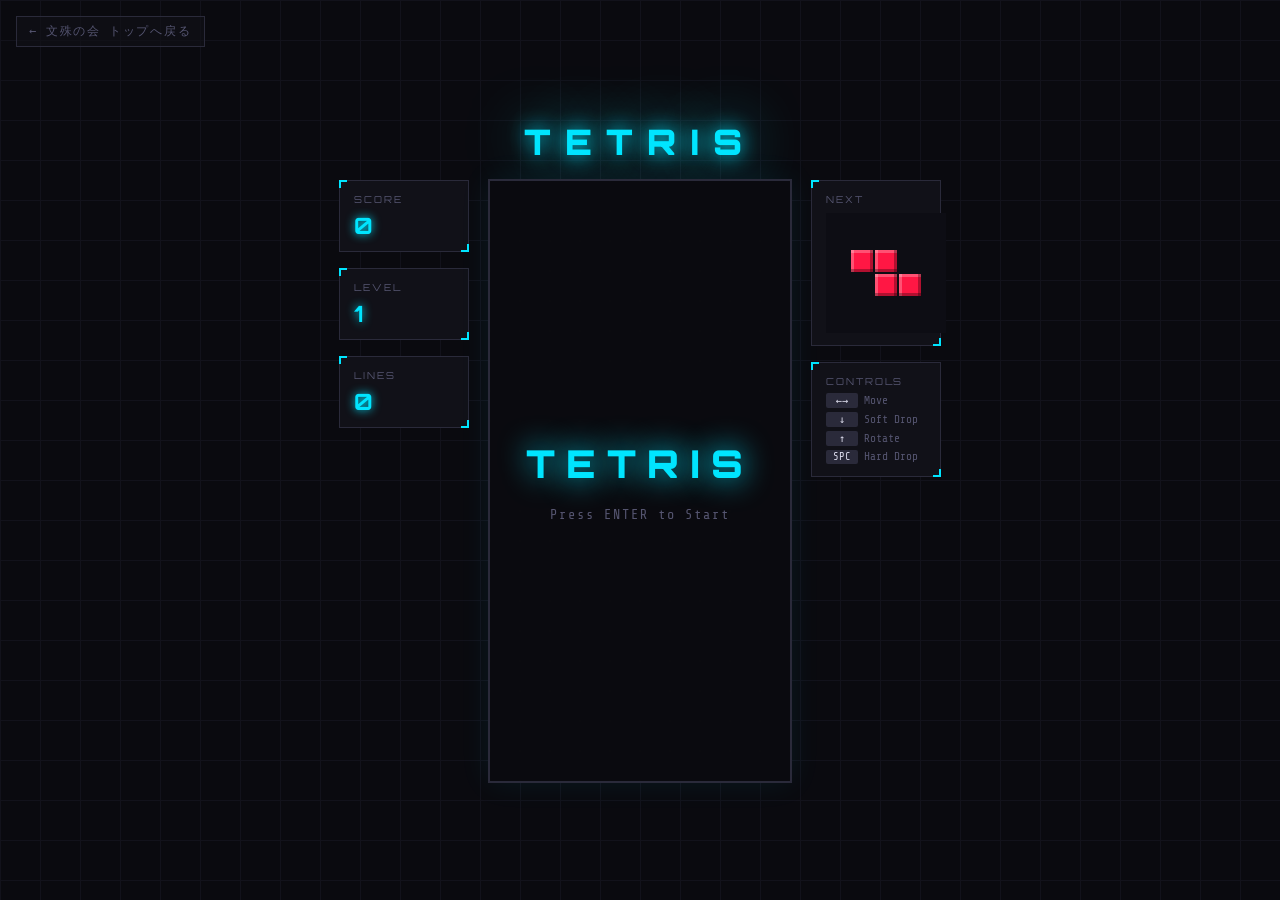
==== tetris/index.html @ 65b54be2 "メンバー自主制作コンテンツに「TETRIS」を追加 ブラウザ版テトリスゲームを tetris/ ディレクトリに配置： - tetris/index.html / style.css / tetris." ====
<!DOCTYPE html>
<html lang="ja">
<head>
  <meta charset="UTF-8" />
  <meta name="viewport" content="width=device-width, initial-scale=1.0" />
  <title>TETRIS - 文殊の会</title>
  <link rel="icon" type="image/jpeg" href="../group-icon.JPG">
  <link rel="apple-touch-icon" href="../group-icon.JPG">
  <link rel="preconnect" href="https://fonts.googleapis.com">
  <link href="https://fonts.googleapis.com/css2?family=Share+Tech+Mono&family=Orbitron:wght@400;700;900&display=swap" rel="stylesheet">
  <link rel="stylesheet" href="style.css" />
</head>
<body>
  <a href="../index.html" class="home-back">← 文殊の会 トップへ戻る</a>

  <div id="app">
    <header>
      <h1>TETRIS</h1>
    </header>

    <main id="game-area">
      <!-- 左パネル: スコア情報 -->
      <aside id="panel-left">
        <div class="panel-block">
          <div class="label">SCORE</div>
          <div class="value" id="score">0</div>
        </div>
        <div class="panel-block">
          <div class="label">LEVEL</div>
          <div class="value" id="level">1</div>
        </div>
        <div class="panel-block">
          <div class="label">LINES</div>
          <div class="value" id="lines">0</div>
        </div>
      </aside>

      <!-- メインゲームボード -->
      <div id="board-wrapper">
        <canvas id="board" width="300" height="600"></canvas>
        <!-- オーバーレイ: スタート・ゲームオーバー -->
        <div id="overlay" class="overlay active">
          <div class="overlay-content">
            <div class="overlay-title" id="overlay-title">TETRIS</div>
            <div class="overlay-sub" id="overlay-sub">Press ENTER to Start</div>
          </div>
        </div>
      </div>

      <!-- 右パネル: ネクストピース -->
      <aside id="panel-right">
        <div class="panel-block">
          <div class="label">NEXT</div>
          <canvas id="next-canvas" width="120" height="120"></canvas>
        </div>
        <div class="panel-block controls-info">
          <div class="label">CONTROLS</div>
          <div class="control-item"><span class="key">←→</span> Move</div>
          <div class="control-item"><span class="key">↓</span> Soft Drop</div>
          <div class="control-item"><span class="key">↑</span> Rotate</div>
          <div class="control-item"><span class="key">SPC</span> Hard Drop</div>
        </div>
      </aside>
    </main>
  </div>

  <script src="tetris.js"></script>
</body>
</html>
---- tetris/style.css ----
/* ===== CSS Variables ===== */
:root {
  --bg:        #0a0a0f;
  --surface:   #111118;
  --border:    #2a2a3a;
  --accent:    #00e5ff;
  --accent2:   #ff4081;
  --text:      #e0e0f0;
  --text-dim:  #555570;
  --cell-size: 30px;

  /* テトリミノカラー */
  --color-I: #00e5ff;
  --color-O: #ffe600;
  --color-T: #cc00ff;
  --color-S: #00e676;
  --color-Z: #ff1744;
  --color-J: #2979ff;
  --color-L: #ff6d00;
  --color-G: #444455; /* ガベージ */
}

/* ===== Reset ===== */
*, *::before, *::after { box-sizing: border-box; margin: 0; padding: 0; }

body {
  background: var(--bg);
  color: var(--text);
  font-family: 'Share Tech Mono', monospace;
  min-height: 100vh;
  display: flex;
  align-items: center;
  justify-content: center;
  overflow: hidden;
}

/* 背景グリッド */
body::before {
  content: '';
  position: fixed;
  inset: 0;
  background-image:
    linear-gradient(var(--border) 1px, transparent 1px),
    linear-gradient(90deg, var(--border) 1px, transparent 1px);
  background-size: 40px 40px;
  opacity: 0.3;
  pointer-events: none;
}

/* ===== Home Back Link ===== */
.home-back {
  position: fixed;
  top: 16px;
  left: 16px;
  z-index: 10;
  font-family: 'Share Tech Mono', monospace;
  font-size: 0.75rem;
  letter-spacing: 0.15em;
  color: var(--text-dim);
  text-decoration: none;
  padding: 6px 12px;
  border: 1px solid var(--border);
  background: rgba(17, 17, 24, 0.7);
  transition: color 0.2s, border-color 0.2s, box-shadow 0.2s;
}
.home-back:hover {
  color: var(--accent);
  border-color: var(--accent);
  box-shadow: 0 0 10px rgba(0, 229, 255, 0.4);
}

/* ===== App Layout ===== */
#app {
  display: flex;
  flex-direction: column;
  align-items: center;
  gap: 16px;
  position: relative;
  z-index: 1;
}

header h1 {
  font-family: 'Orbitron', sans-serif;
  font-weight: 900;
  font-size: 2.2rem;
  letter-spacing: 0.4em;
  color: var(--accent);
  text-shadow: 0 0 20px var(--accent), 0 0 60px var(--accent);
  text-align: center;
}

/* ===== Game Area ===== */
#game-area {
  display: flex;
  align-items: flex-start;
  gap: 20px;
}

/* ===== Side Panels ===== */
aside {
  display: flex;
  flex-direction: column;
  gap: 16px;
  width: 130px;
}

.panel-block {
  background: var(--surface);
  border: 1px solid var(--border);
  padding: 12px 14px;
  position: relative;
}

/* コーナーアクセント */
.panel-block::before,
.panel-block::after {
  content: '';
  position: absolute;
  width: 8px;
  height: 8px;
  border-color: var(--accent);
  border-style: solid;
}
.panel-block::before { top: -1px; left: -1px; border-width: 2px 0 0 2px; }
.panel-block::after  { bottom: -1px; right: -1px; border-width: 0 2px 2px 0; }

.label {
  font-family: 'Orbitron', sans-serif;
  font-size: 0.6rem;
  letter-spacing: 0.2em;
  color: var(--text-dim);
  margin-bottom: 6px;
}

.value {
  font-family: 'Orbitron', sans-serif;
  font-size: 1.4rem;
  font-weight: 700;
  color: var(--accent);
  text-shadow: 0 0 10px var(--accent);
  word-break: break-all;
}

/* ネクストキャンバス */
#next-canvas {
  display: block;
  margin-top: 8px;
}

/* コントロール情報 */
.controls-info { gap: 4px; }
.control-item {
  font-size: 0.7rem;
  color: var(--text-dim);
  display: flex;
  align-items: center;
  gap: 6px;
  margin-top: 4px;
}
.key {
  background: var(--border);
  color: var(--text);
  padding: 1px 5px;
  font-size: 0.65rem;
  border-radius: 2px;
  min-width: 32px;
  text-align: center;
}

/* ===== Board Wrapper ===== */
#board-wrapper {
  position: relative;
  border: 1px solid var(--border);
  box-shadow:
    0 0 0 1px var(--border),
    0 0 30px rgba(0, 229, 255, 0.08),
    inset 0 0 30px rgba(0, 0, 0, 0.5);
}

#board {
  display: block;
}

/* ===== Overlay ===== */
.overlay {
  position: absolute;
  inset: 0;
  background: rgba(10, 10, 15, 0.92);
  display: flex;
  align-items: center;
  justify-content: center;
  opacity: 0;
  pointer-events: none;
  transition: opacity 0.3s ease;
}

.overlay.active {
  opacity: 1;
  pointer-events: auto;
}

.overlay-content {
  text-align: center;
}

.overlay-title {
  font-family: 'Orbitron', sans-serif;
  font-weight: 900;
  font-size: 2.4rem;
  letter-spacing: 0.3em;
  color: var(--accent);
  text-shadow: 0 0 30px var(--accent);
  margin-bottom: 20px;
  animation: pulse 2s ease-in-out infinite;
}

.overlay-sub {
  font-family: 'Share Tech Mono', monospace;
  font-size: 0.85rem;
  color: var(--text-dim);
  letter-spacing: 0.15em;
  animation: blink 1.2s step-end infinite;
}

/* ===== Animations ===== */
@keyframes pulse {
  0%, 100% { text-shadow: 0 0 20px var(--accent); }
  50%      { text-shadow: 0 0 50px var(--accent), 0 0 80px var(--accent); }
}

@keyframes blink {
  0%, 100% { opacity: 1; }
  50%      { opacity: 0; }
}

/* ===== Garbage Warning Flash ===== */
@keyframes flash-red {
  0%   { box-shadow: 0 0 0 3px var(--accent2), inset 0 0 30px rgba(255,64,129,0.2); }
  100% { box-shadow: 0 0 0 1px var(--border), 0 0 30px rgba(0,229,255,0.08), inset 0 0 30px rgba(0,0,0,0.5); }
}

#board-wrapper.garbage-flash {
  animation: flash-red 0.4s ease-out forwards;
}
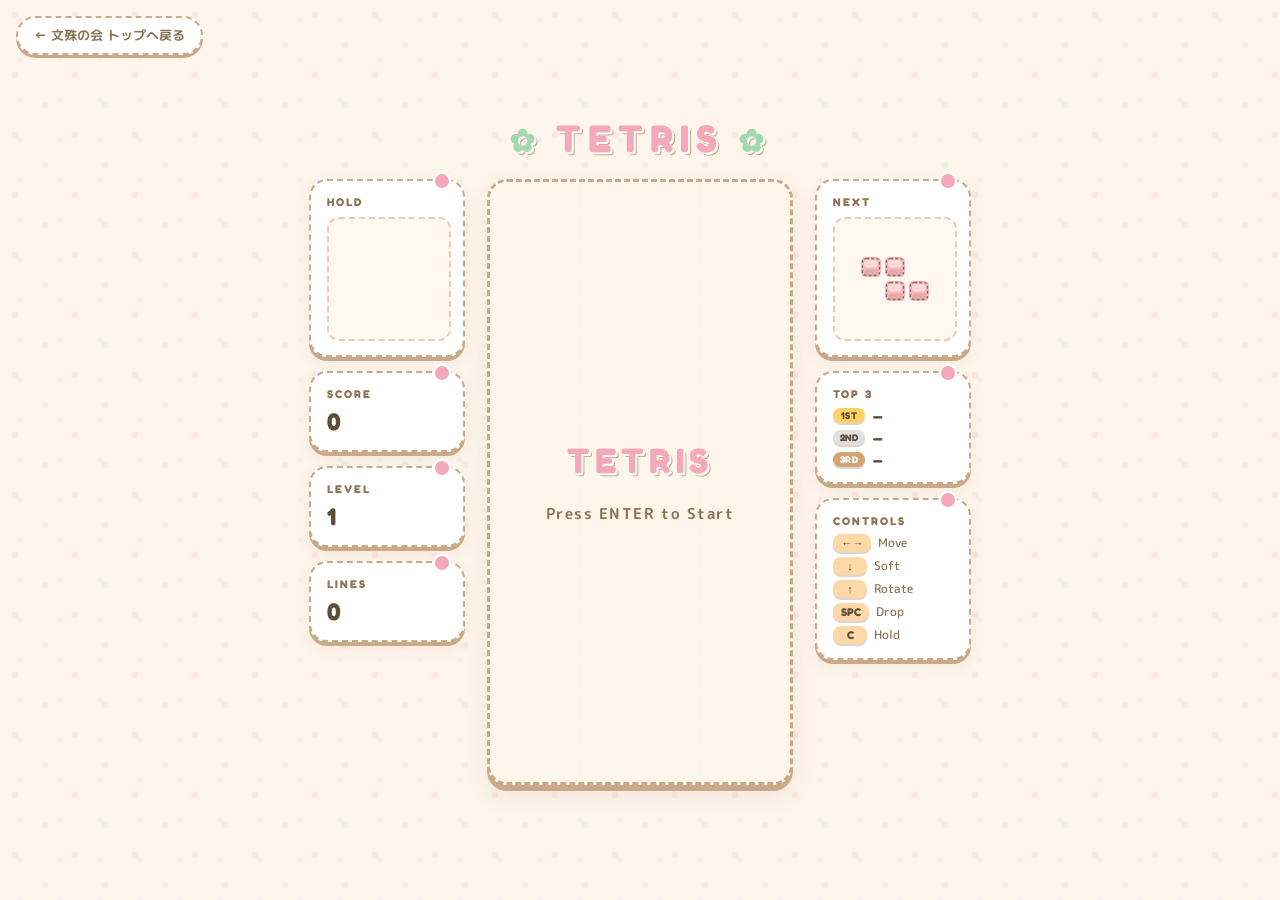
==== commit c93921c1: "テトリスにホールド機能とTOP3ハイスコア＆光る演出を追加 機能追加： - HOLDパネル新設（C / Shift キーでホールド／入れ替え） - TOP3ハイスコア表示（localStorage保存" ====
--- a/tetris/index.html
+++ b/tetris/index.html
@@ -7,7 +7,8 @@
   <link rel="icon" type="image/jpeg" href="../group-icon.JPG">
   <link rel="apple-touch-icon" href="../group-icon.JPG">
   <link rel="preconnect" href="https://fonts.googleapis.com">
-  <link href="https://fonts.googleapis.com/css2?family=Share+Tech+Mono&family=Orbitron:wght@400;700;900&display=swap" rel="stylesheet">
+  <link rel="preconnect" href="https://fonts.gstatic.com" crossorigin>
+  <link href="https://fonts.googleapis.com/css2?family=Fredoka:wght@500;700&family=M+PLUS+Rounded+1c:wght@500;700;800&display=swap" rel="stylesheet">
   <link rel="stylesheet" href="style.css" />
 </head>
 <body>
@@ -19,8 +20,12 @@
     </header>
 
     <main id="game-area">
-      <!-- 左パネル: スコア情報 -->
+      <!-- 左パネル: スコア情報＋ホールド -->
       <aside id="panel-left">
+        <div class="panel-block">
+          <div class="label">HOLD</div>
+          <canvas id="hold-canvas" width="120" height="120"></canvas>
+        </div>
         <div class="panel-block">
           <div class="label">SCORE</div>
           <div class="value" id="score">0</div>
@@ -47,18 +52,27 @@
         </div>
       </div>
 
-      <!-- 右パネル: ネクストピース -->
+      <!-- 右パネル: ネクスト＋TOP3＋操作説明 -->
       <aside id="panel-right">
         <div class="panel-block">
           <div class="label">NEXT</div>
           <canvas id="next-canvas" width="120" height="120"></canvas>
         </div>
+        <div class="panel-block">
+          <div class="label">TOP 3</div>
+          <ol class="high-scores" id="high-scores">
+            <li class="rank-1"><span class="rank">1ST</span><span class="score">—</span></li>
+            <li class="rank-2"><span class="rank">2ND</span><span class="score">—</span></li>
+            <li class="rank-3"><span class="rank">3RD</span><span class="score">—</span></li>
+          </ol>
+        </div>
         <div class="panel-block controls-info">
           <div class="label">CONTROLS</div>
           <div class="control-item"><span class="key">←→</span> Move</div>
-          <div class="control-item"><span class="key">↓</span> Soft Drop</div>
+          <div class="control-item"><span class="key">↓</span> Soft</div>
           <div class="control-item"><span class="key">↑</span> Rotate</div>
-          <div class="control-item"><span class="key">SPC</span> Hard Drop</div>
+          <div class="control-item"><span class="key">SPC</span> Drop</div>
+          <div class="control-item"><span class="key">C</span> Hold</div>
         </div>
       </aside>
     </main>
--- a/tetris/style.css
+++ b/tetris/style.css
@@ -1,23 +1,29 @@
 /* ===== CSS Variables ===== */
 :root {
-  --bg:        #0a0a0f;
-  --surface:   #111118;
-  --border:    #2a2a3a;
-  --accent:    #00e5ff;
-  --accent2:   #ff4081;
-  --text:      #e0e0f0;
-  --text-dim:  #555570;
-  --cell-size: 30px;
-
-  /* テトリミノカラー */
-  --color-I: #00e5ff;
-  --color-O: #ffe600;
-  --color-T: #cc00ff;
-  --color-S: #00e676;
-  --color-Z: #ff1744;
-  --color-J: #2979ff;
-  --color-L: #ff6d00;
-  --color-G: #444455; /* ガベージ */
+  --bg:           #fef5eb;
+  --bg-warm:      #fff8ee;
+  --surface:      #ffffff;
+  --border:       #e6cdb5;
+  --border-dark:  #c9a987;
+  --accent:       #f4a8b9;   /* dusty pink */
+  --accent2:      #a3d9b1;   /* mint */
+  --accent3:      #ffd8a8;   /* peach */
+  --gold:         #ffd166;
+  --silver:       #e0e0e0;
+  --bronze:       #d4a373;
+  --text:         #5d4e37;   /* warm brown */
+  --text-mid:     #8b7355;
+  --text-dim:     #b9a896;
+
+  /* フェルト調パステル テトリミノカラー */
+  --color-I: #a0d8e8;
+  --color-O: #ffe4a3;
+  --color-T: #d4b0e0;
+  --color-S: #b5e0c0;
+  --color-Z: #f7b8b8;
+  --color-J: #b0c4e0;
+  --color-L: #f5c89a;
+  --color-G: #d4c5b9;
 }
 
 /* ===== Reset ===== */
@@ -26,25 +32,18 @@
 body {
   background: var(--bg);
   color: var(--text);
-  font-family: 'Share Tech Mono', monospace;
+  font-family: 'M PLUS Rounded 1c', sans-serif;
+  font-weight: 500;
   min-height: 100vh;
   display: flex;
   align-items: center;
   justify-content: center;
   overflow: hidden;
-}
-
-/* 背景グリッド */
-body::before {
-  content: '';
-  position: fixed;
-  inset: 0;
   background-image:
-    linear-gradient(var(--border) 1px, transparent 1px),
-    linear-gradient(90deg, var(--border) 1px, transparent 1px);
-  background-size: 40px 40px;
-  opacity: 0.3;
-  pointer-events: none;
+    radial-gradient(circle at 25% 25%, rgba(244,168,185,0.18) 3px, transparent 4px),
+    radial-gradient(circle at 75% 75%, rgba(163,217,177,0.16) 3px, transparent 4px),
+    radial-gradient(circle at 50% 50%, rgba(176,196,224,0.14) 2px, transparent 3px);
+  background-size: 60px 60px, 60px 60px, 40px 40px;
 }
 
 /* ===== Home Back Link ===== */
@@ -53,20 +52,27 @@
   top: 16px;
   left: 16px;
   z-index: 10;
-  font-family: 'Share Tech Mono', monospace;
-  font-size: 0.75rem;
-  letter-spacing: 0.15em;
-  color: var(--text-dim);
+  font-family: 'M PLUS Rounded 1c', sans-serif;
+  font-weight: 700;
+  font-size: 0.8rem;
+  color: var(--text-mid);
   text-decoration: none;
-  padding: 6px 12px;
-  border: 1px solid var(--border);
-  background: rgba(17, 17, 24, 0.7);
-  transition: color 0.2s, border-color 0.2s, box-shadow 0.2s;
+  padding: 8px 16px;
+  border: 2.5px dashed var(--border-dark);
+  background: var(--surface);
+  border-radius: 999px;
+  transition: all 0.2s;
+  box-shadow: 0 3px 0 var(--border-dark);
 }
 .home-back:hover {
   color: var(--accent);
   border-color: var(--accent);
-  box-shadow: 0 0 10px rgba(0, 229, 255, 0.4);
+  transform: translateY(-2px);
+  box-shadow: 0 5px 0 var(--accent);
+}
+.home-back:active {
+  transform: translateY(1px);
+  box-shadow: 0 1px 0 var(--accent);
 }
 
 /* ===== App Layout ===== */
@@ -74,107 +80,191 @@
   display: flex;
   flex-direction: column;
   align-items: center;
-  gap: 16px;
+  gap: 18px;
   position: relative;
   z-index: 1;
 }
 
 header h1 {
-  font-family: 'Orbitron', sans-serif;
-  font-weight: 900;
-  font-size: 2.2rem;
-  letter-spacing: 0.4em;
+  font-family: 'Fredoka', 'M PLUS Rounded 1c', sans-serif;
+  font-weight: 700;
+  font-size: 2.4rem;
+  letter-spacing: 0.18em;
   color: var(--accent);
-  text-shadow: 0 0 20px var(--accent), 0 0 60px var(--accent);
   text-align: center;
+  text-shadow: 2px 2px 0 var(--surface), 3px 3px 0 var(--border-dark);
+}
+header h1::before {
+  content: '✿ ';
+  color: var(--accent2);
+  font-size: 0.8em;
+}
+header h1::after {
+  content: ' ✿';
+  color: var(--accent2);
+  font-size: 0.8em;
 }
 
 /* ===== Game Area ===== */
 #game-area {
   display: flex;
   align-items: flex-start;
-  gap: 20px;
+  gap: 22px;
 }
 
 /* ===== Side Panels ===== */
 aside {
   display: flex;
   flex-direction: column;
-  gap: 16px;
-  width: 130px;
+  gap: 14px;
+  width: 156px;   /* キャンバス120pxを中央配置できる幅に拡張 */
 }
 
 .panel-block {
   background: var(--surface);
-  border: 1px solid var(--border);
-  padding: 12px 14px;
+  border: 2.5px dashed var(--border-dark);
+  border-radius: 18px;
+  padding: 14px 16px;
   position: relative;
-}
-
-/* コーナーアクセント */
-.panel-block::before,
-.panel-block::after {
+  box-shadow: 0 4px 0 var(--border-dark), 0 6px 16px rgba(125,90,60,0.08);
+}
+
+/* ぽち（ボタン風アクセント） */
+.panel-block::before {
   content: '';
   position: absolute;
-  width: 8px;
-  height: 8px;
-  border-color: var(--accent);
-  border-style: solid;
-}
-.panel-block::before { top: -1px; left: -1px; border-width: 2px 0 0 2px; }
-.panel-block::after  { bottom: -1px; right: -1px; border-width: 0 2px 2px 0; }
+  top: -7px;
+  right: 14px;
+  width: 14px;
+  height: 14px;
+  background: var(--accent);
+  border-radius: 50%;
+  box-shadow: 0 0 0 2.5px var(--surface), 0 2px 0 var(--border-dark);
+}
 
 .label {
-  font-family: 'Orbitron', sans-serif;
-  font-size: 0.6rem;
-  letter-spacing: 0.2em;
-  color: var(--text-dim);
+  font-family: 'Fredoka', 'M PLUS Rounded 1c', sans-serif;
+  font-weight: 700;
+  font-size: 0.7rem;
+  letter-spacing: 0.18em;
+  color: var(--text-mid);
   margin-bottom: 6px;
+  text-transform: uppercase;
 }
 
 .value {
-  font-family: 'Orbitron', sans-serif;
-  font-size: 1.4rem;
-  font-weight: 700;
-  color: var(--accent);
-  text-shadow: 0 0 10px var(--accent);
+  font-family: 'Fredoka', 'M PLUS Rounded 1c', sans-serif;
+  font-weight: 700;
+  font-size: 1.5rem;
+  color: var(--text);
   word-break: break-all;
-}
-
-/* ネクストキャンバス */
+  transition: color 0.3s;
+}
+
+/* ハイスコア更新時の演出 */
+@keyframes hi-score-glow {
+  0%, 100% {
+    color: var(--accent);
+    text-shadow: 0 0 8px var(--accent), 0 0 16px rgba(244,168,185,0.6);
+    transform: scale(1);
+  }
+  50% {
+    color: #f8b500;
+    text-shadow: 0 0 14px var(--gold), 0 0 24px var(--gold), 0 0 36px rgba(255,209,102,0.7);
+    transform: scale(1.05);
+  }
+}
+.value.hi-score {
+  animation: hi-score-glow 0.9s ease-in-out infinite;
+}
+
+/* HOLD / NEXT キャンバス（中央配置） */
+#hold-canvas,
 #next-canvas {
   display: block;
-  margin-top: 8px;
+  margin: 8px auto 0;
+  background: var(--bg-warm);
+  border-radius: 12px;
+  border: 2px dashed var(--border);
+  box-sizing: content-box;   /* 内部解像度120pxを縮ませない */
+}
+
+/* ホールド使用済みのときは少し薄く */
+#hold-canvas.disabled {
+  opacity: 0.45;
+}
+
+/* ===== ハイスコア TOP3 ===== */
+.high-scores {
+  list-style: none;
+  margin-top: 6px;
+  display: flex;
+  flex-direction: column;
+  gap: 5px;
+}
+.high-scores li {
+  display: flex;
+  align-items: center;
+  gap: 8px;
+  font-family: 'Fredoka', 'M PLUS Rounded 1c', sans-serif;
+}
+.high-scores .rank {
+  font-weight: 700;
+  font-size: 0.6rem;
+  letter-spacing: 0.04em;
+  padding: 2px 7px;
+  border-radius: 8px;
+  box-shadow: 0 2px 0 rgba(125,90,60,0.25);
+  color: var(--text);
+  flex-shrink: 0;
+  min-width: 32px;
+  text-align: center;
+}
+.rank-1 .rank { background: var(--gold); }
+.rank-2 .rank { background: var(--silver); }
+.rank-3 .rank { background: var(--bronze); color: #fff; }
+.high-scores .score {
+  font-weight: 700;
+  font-size: 0.9rem;
+  color: var(--text);
+}
+.high-scores li.is-new .score {
+  color: var(--accent);
+  animation: hi-score-glow 0.9s ease-in-out infinite;
 }
 
 /* コントロール情報 */
 .controls-info { gap: 4px; }
 .control-item {
+  font-size: 0.78rem;
+  color: var(--text-mid);
+  display: flex;
+  align-items: center;
+  gap: 7px;
+  margin-top: 5px;
+  font-weight: 500;
+}
+.key {
+  background: var(--accent3);
+  color: var(--text);
+  padding: 2px 8px;
+  font-family: 'Fredoka', sans-serif;
+  font-weight: 700;
   font-size: 0.7rem;
-  color: var(--text-dim);
-  display: flex;
-  align-items: center;
-  gap: 6px;
-  margin-top: 4px;
-}
-.key {
-  background: var(--border);
-  color: var(--text);
-  padding: 1px 5px;
-  font-size: 0.65rem;
-  border-radius: 2px;
-  min-width: 32px;
+  border-radius: 8px;
+  min-width: 34px;
   text-align: center;
+  box-shadow: 0 2px 0 rgba(125,90,60,0.25);
 }
 
 /* ===== Board Wrapper ===== */
 #board-wrapper {
   position: relative;
-  border: 1px solid var(--border);
-  box-shadow:
-    0 0 0 1px var(--border),
-    0 0 30px rgba(0, 229, 255, 0.08),
-    inset 0 0 30px rgba(0, 0, 0, 0.5);
+  border: 3px dashed var(--border-dark);
+  border-radius: 20px;
+  overflow: hidden;
+  background: var(--bg-warm);
+  box-shadow: 0 6px 0 var(--border-dark), 0 10px 24px rgba(125,90,60,0.10);
 }
 
 #board {
@@ -185,7 +275,7 @@
 .overlay {
   position: absolute;
   inset: 0;
-  background: rgba(10, 10, 15, 0.92);
+  background: rgba(254, 245, 235, 0.94);
   display: flex;
   align-items: center;
   justify-content: center;
@@ -204,41 +294,42 @@
 }
 
 .overlay-title {
-  font-family: 'Orbitron', sans-serif;
-  font-weight: 900;
-  font-size: 2.4rem;
-  letter-spacing: 0.3em;
+  font-family: 'Fredoka', 'M PLUS Rounded 1c', sans-serif;
+  font-weight: 700;
+  font-size: 2.2rem;
+  letter-spacing: 0.15em;
   color: var(--accent);
-  text-shadow: 0 0 30px var(--accent);
-  margin-bottom: 20px;
-  animation: pulse 2s ease-in-out infinite;
+  text-shadow: 2px 2px 0 var(--surface), 3px 3px 0 var(--border-dark);
+  margin-bottom: 22px;
+  animation: bounce 1.4s ease-in-out infinite;
 }
 
 .overlay-sub {
-  font-family: 'Share Tech Mono', monospace;
-  font-size: 0.85rem;
-  color: var(--text-dim);
-  letter-spacing: 0.15em;
+  font-family: 'M PLUS Rounded 1c', sans-serif;
+  font-weight: 700;
+  font-size: 0.95rem;
+  color: var(--text-mid);
+  letter-spacing: 0.1em;
   animation: blink 1.2s step-end infinite;
 }
 
 /* ===== Animations ===== */
-@keyframes pulse {
-  0%, 100% { text-shadow: 0 0 20px var(--accent); }
-  50%      { text-shadow: 0 0 50px var(--accent), 0 0 80px var(--accent); }
+@keyframes bounce {
+  0%, 100% { transform: translateY(0); }
+  50%      { transform: translateY(-8px); }
 }
 
 @keyframes blink {
   0%, 100% { opacity: 1; }
-  50%      { opacity: 0; }
+  50%      { opacity: 0.4; }
 }
 
 /* ===== Garbage Warning Flash ===== */
-@keyframes flash-red {
-  0%   { box-shadow: 0 0 0 3px var(--accent2), inset 0 0 30px rgba(255,64,129,0.2); }
-  100% { box-shadow: 0 0 0 1px var(--border), 0 0 30px rgba(0,229,255,0.08), inset 0 0 30px rgba(0,0,0,0.5); }
+@keyframes flash-pink {
+  0%   { box-shadow: 0 0 0 6px var(--accent), 0 6px 0 var(--border-dark), 0 10px 24px rgba(125,90,60,0.10); }
+  100% { box-shadow: 0 6px 0 var(--border-dark), 0 10px 24px rgba(125,90,60,0.10); }
 }
 
 #board-wrapper.garbage-flash {
-  animation: flash-red 0.4s ease-out forwards;
-}
+  animation: flash-pink 0.55s ease-out forwards;
+}
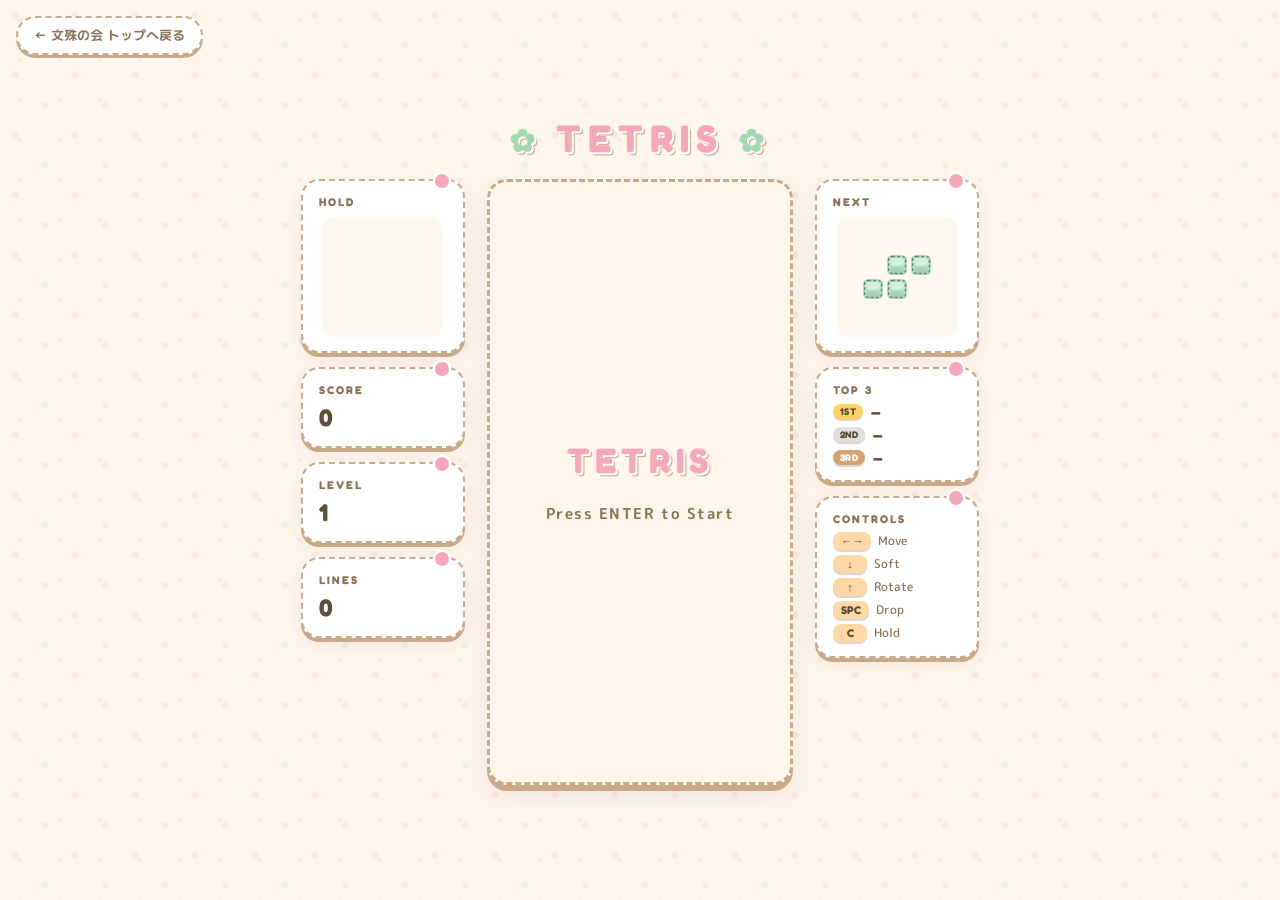
==== commit 9e3476a9: "テトリス: 枠ズレ・TOP3はみ出し・ホールド/保存不具合を修正 修正内容： 1. ネクストブロックの枠ズレ    - aside幅を 156 → 164px に拡張    - キャンバス独自の da" ====
--- a/tetris/index.html
+++ b/tetris/index.html
@@ -9,7 +9,7 @@
   <link rel="preconnect" href="https://fonts.googleapis.com">
   <link rel="preconnect" href="https://fonts.gstatic.com" crossorigin>
   <link href="https://fonts.googleapis.com/css2?family=Fredoka:wght@500;700&family=M+PLUS+Rounded+1c:wght@500;700;800&display=swap" rel="stylesheet">
-  <link rel="stylesheet" href="style.css" />
+  <link rel="stylesheet" href="style.css?v=3" />
 </head>
 <body>
   <a href="../index.html" class="home-back">← 文殊の会 トップへ戻る</a>
@@ -60,11 +60,11 @@
         </div>
         <div class="panel-block">
           <div class="label">TOP 3</div>
-          <ol class="high-scores" id="high-scores">
-            <li class="rank-1"><span class="rank">1ST</span><span class="score">—</span></li>
-            <li class="rank-2"><span class="rank">2ND</span><span class="score">—</span></li>
-            <li class="rank-3"><span class="rank">3RD</span><span class="score">—</span></li>
-          </ol>
+          <div class="high-scores" id="high-scores">
+            <div class="hi-row rank-1"><span class="rank">1ST</span><span class="score">—</span></div>
+            <div class="hi-row rank-2"><span class="rank">2ND</span><span class="score">—</span></div>
+            <div class="hi-row rank-3"><span class="rank">3RD</span><span class="score">—</span></div>
+          </div>
         </div>
         <div class="panel-block controls-info">
           <div class="label">CONTROLS</div>
@@ -78,6 +78,6 @@
     </main>
   </div>
 
-  <script src="tetris.js"></script>
+  <script src="tetris.js?v=3"></script>
 </body>
 </html>
--- a/tetris/style.css
+++ b/tetris/style.css
@@ -117,7 +117,7 @@
   display: flex;
   flex-direction: column;
   gap: 14px;
-  width: 156px;   /* キャンバス120pxを中央配置できる幅に拡張 */
+  width: 164px;   /* キャンバス120pxを完全に内側に収める幅 */
 }
 
 .panel-block {
@@ -185,8 +185,9 @@
   margin: 8px auto 0;
   background: var(--bg-warm);
   border-radius: 12px;
-  border: 2px dashed var(--border);
   box-sizing: content-box;   /* 内部解像度120pxを縮ませない */
+  /* 二重枠を避けるためキャンバス自体のボーダーは外す
+     パネルブロック側の破線枠＋背景色の差で視覚的にフレームを表現 */
 }
 
 /* ホールド使用済みのときは少し薄く */
@@ -196,19 +197,18 @@
 
 /* ===== ハイスコア TOP3 ===== */
 .high-scores {
-  list-style: none;
   margin-top: 6px;
   display: flex;
   flex-direction: column;
-  gap: 5px;
-}
-.high-scores li {
+  gap: 6px;
+}
+.hi-row {
   display: flex;
   align-items: center;
   gap: 8px;
   font-family: 'Fredoka', 'M PLUS Rounded 1c', sans-serif;
 }
-.high-scores .rank {
+.hi-row .rank {
   font-weight: 700;
   font-size: 0.6rem;
   letter-spacing: 0.04em;
@@ -217,18 +217,23 @@
   box-shadow: 0 2px 0 rgba(125,90,60,0.25);
   color: var(--text);
   flex-shrink: 0;
-  min-width: 32px;
+  min-width: 30px;
   text-align: center;
 }
 .rank-1 .rank { background: var(--gold); }
 .rank-2 .rank { background: var(--silver); }
 .rank-3 .rank { background: var(--bronze); color: #fff; }
-.high-scores .score {
+.hi-row .score {
   font-weight: 700;
   font-size: 0.9rem;
   color: var(--text);
-}
-.high-scores li.is-new .score {
+  flex: 1;
+  min-width: 0;
+  overflow: hidden;
+  text-overflow: ellipsis;
+  white-space: nowrap;
+}
+.hi-row.is-new .score {
   color: var(--accent);
   animation: hi-score-glow 0.9s ease-in-out infinite;
 }
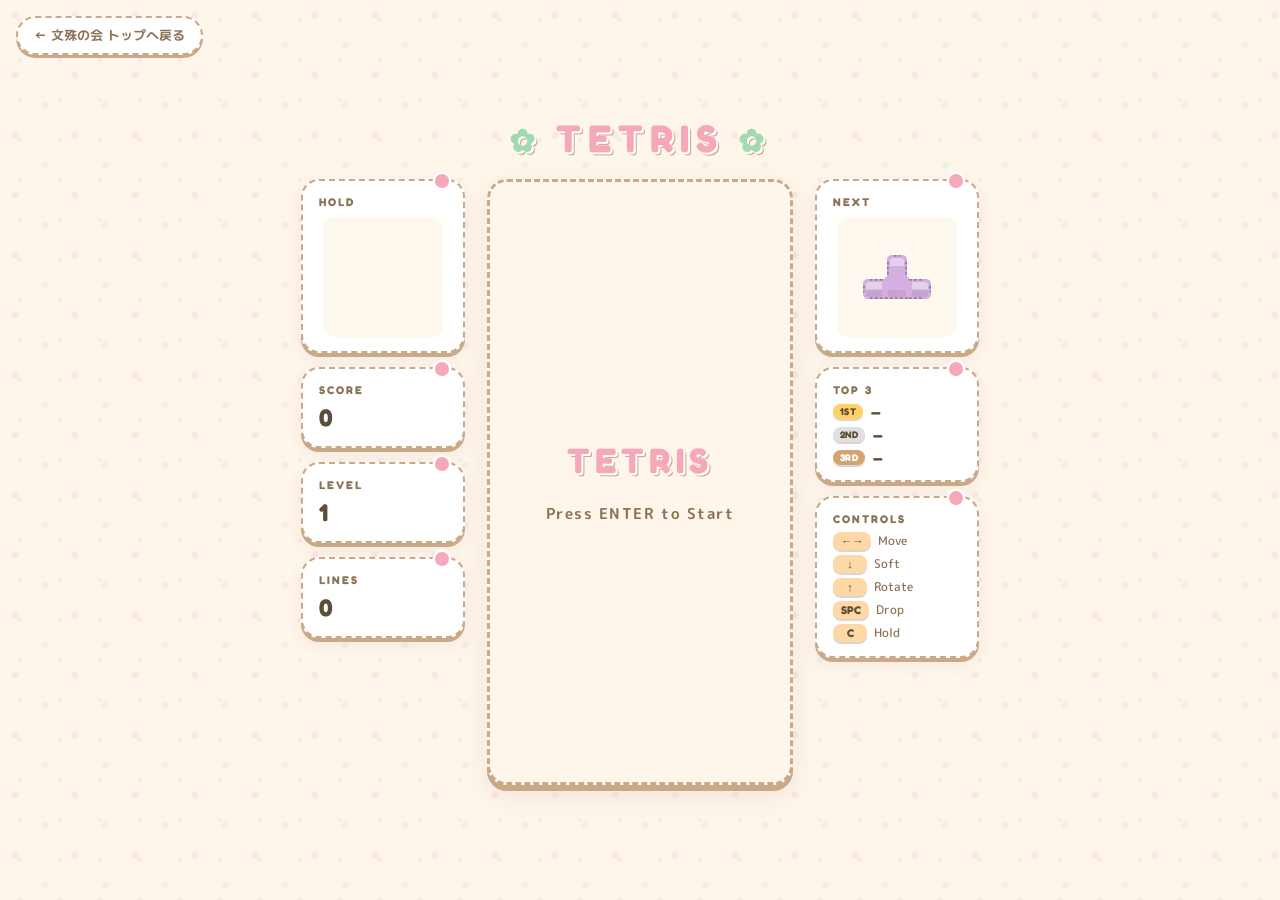
==== commit 2ecbd186: "テトリス: 同一ピース内のセル隙間を消して連結描画 drawCell に neighbors パラメータを追加し、上下左右に同一ピースの セルがある側はパディング・角丸・ステッチを省略して滑らかに連結" ====
--- a/tetris/index.html
+++ b/tetris/index.html
@@ -9,7 +9,7 @@
   <link rel="preconnect" href="https://fonts.googleapis.com">
   <link rel="preconnect" href="https://fonts.gstatic.com" crossorigin>
   <link href="https://fonts.googleapis.com/css2?family=Fredoka:wght@500;700&family=M+PLUS+Rounded+1c:wght@500;700;800&display=swap" rel="stylesheet">
-  <link rel="stylesheet" href="style.css?v=3" />
+  <link rel="stylesheet" href="style.css?v=4" />
 </head>
 <body>
   <a href="../index.html" class="home-back">← 文殊の会 トップへ戻る</a>
@@ -78,6 +78,6 @@
     </main>
   </div>
 
-  <script src="tetris.js?v=3"></script>
+  <script src="tetris.js?v=4"></script>
 </body>
 </html>
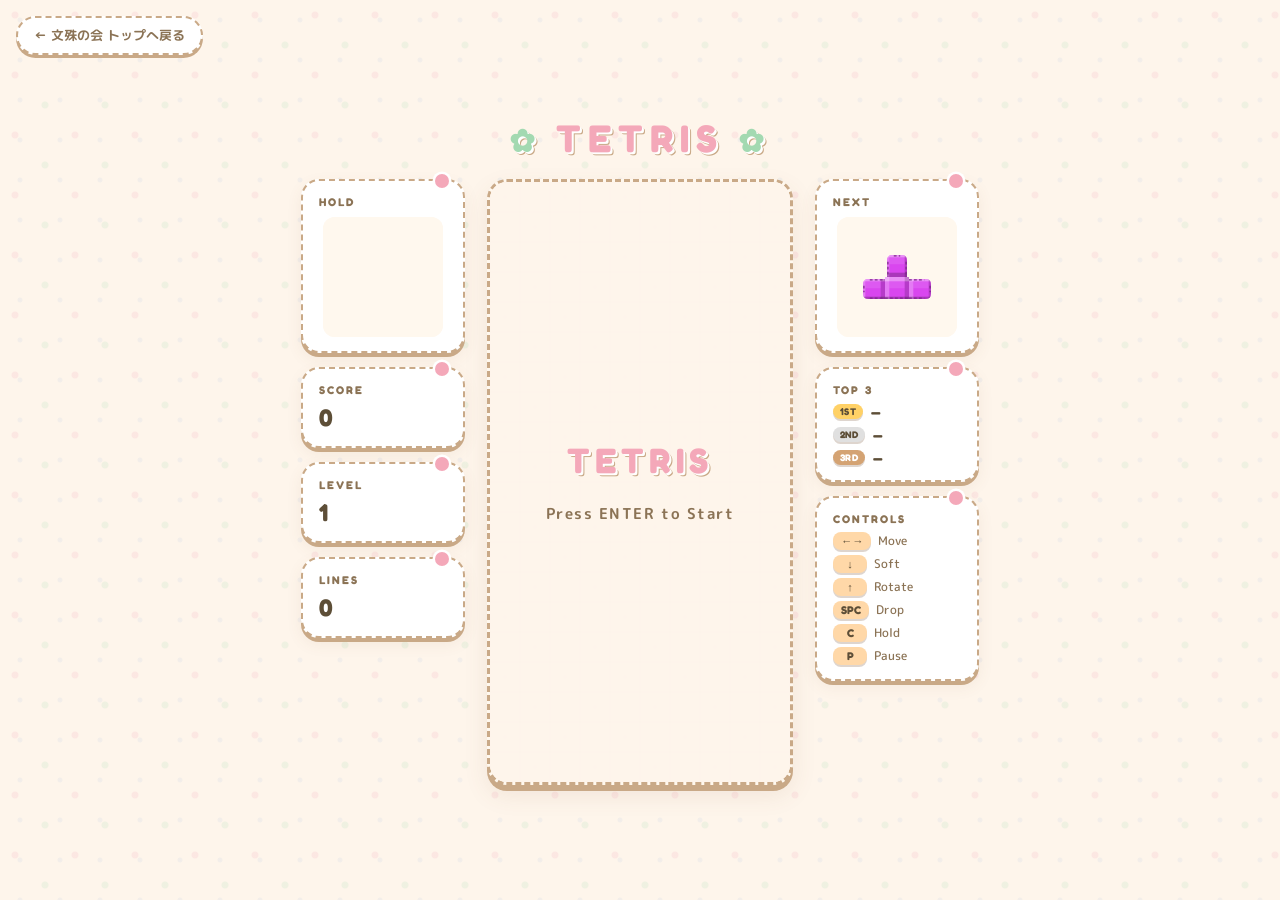
==== commit f4cf783c: "Merge PR #15: テトリスデザイン強化+Pause テトリス: ビビッドカラー＋4方向ベベル＋Pause機能" ====
--- a/tetris/index.html
+++ b/tetris/index.html
@@ -9,7 +9,7 @@
   <link rel="preconnect" href="https://fonts.googleapis.com">
   <link rel="preconnect" href="https://fonts.gstatic.com" crossorigin>
   <link href="https://fonts.googleapis.com/css2?family=Fredoka:wght@500;700&family=M+PLUS+Rounded+1c:wght@500;700;800&display=swap" rel="stylesheet">
-  <link rel="stylesheet" href="style.css?v=4" />
+  <link rel="stylesheet" href="style.css?v=5" />
 </head>
 <body>
   <a href="../index.html" class="home-back">← 文殊の会 トップへ戻る</a>
@@ -73,11 +73,12 @@
           <div class="control-item"><span class="key">↑</span> Rotate</div>
           <div class="control-item"><span class="key">SPC</span> Drop</div>
           <div class="control-item"><span class="key">C</span> Hold</div>
+          <div class="control-item"><span class="key">P</span> Pause</div>
         </div>
       </aside>
     </main>
   </div>
 
-  <script src="tetris.js?v=4"></script>
+  <script src="tetris.js?v=5"></script>
 </body>
 </html>
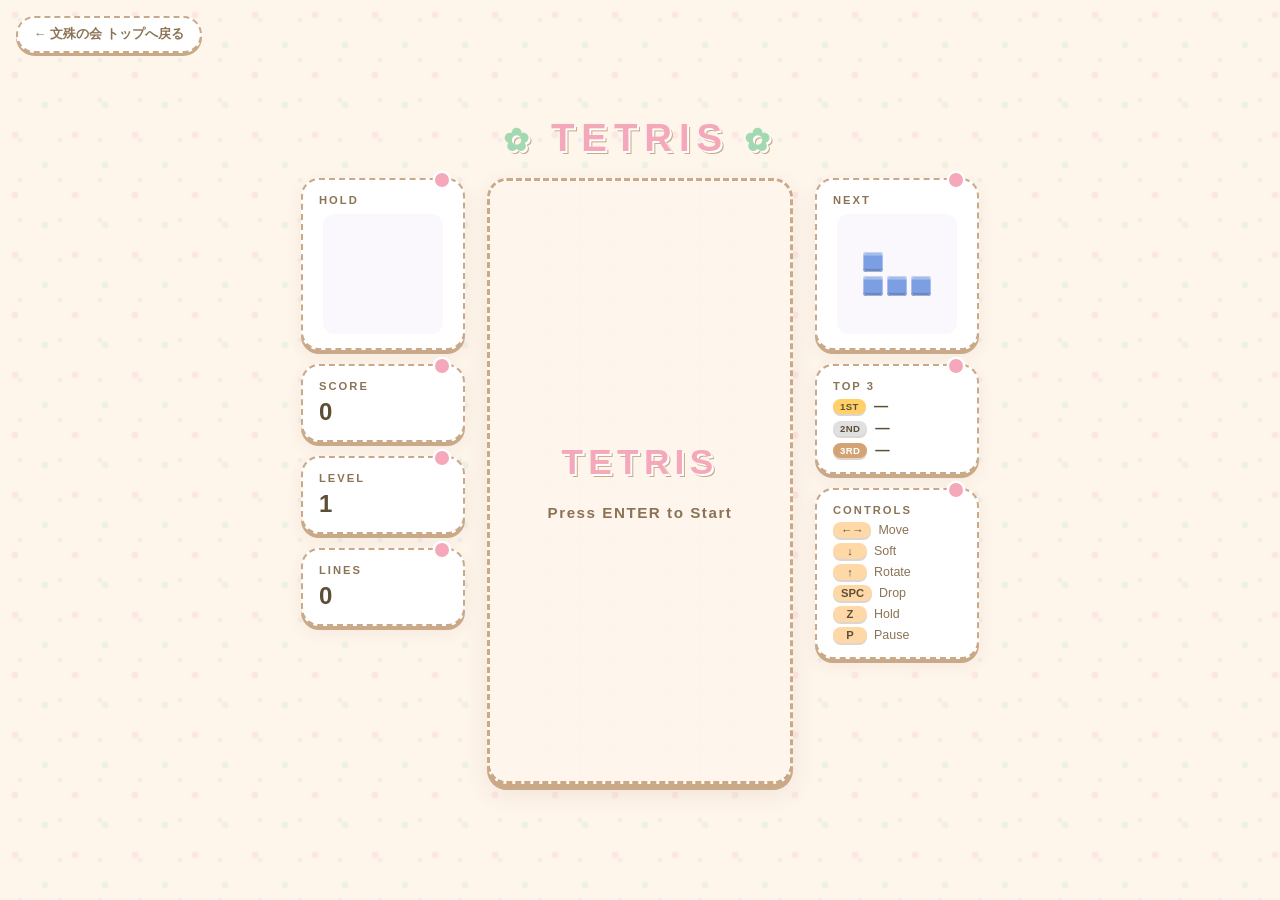
==== commit de1d71e2: "テトリス: ぷよ風融合エフェクトを完全撤去＋パネル風タイル化＋HOLDをZキーに - 同色隣接セルの連結描画ロジック（neighborsIn/buildCellSet）を全削除 - 各セルを完全に独立" ====
--- a/tetris/index.html
+++ b/tetris/index.html
@@ -8,8 +8,8 @@
   <link rel="apple-touch-icon" href="../group-icon.JPG">
   <link rel="preconnect" href="https://fonts.googleapis.com">
   <link rel="preconnect" href="https://fonts.gstatic.com" crossorigin>
-  <link href="https://fonts.googleapis.com/css2?family=Fredoka:wght@500;700&family=M+PLUS+Rounded+1c:wght@500;700;800&display=swap" rel="stylesheet">
-  <link rel="stylesheet" href="style.css?v=5" />
+  <link href="https://fonts.googleapis.com/css2?family=Noto+Sans+JP:wght@400;500;700;900&family=DM+Mono:wght@400;500;600&display=swap" rel="stylesheet">
+  <link rel="stylesheet" href="style.css?v=7" />
 </head>
 <body>
   <a href="../index.html" class="home-back">← 文殊の会 トップへ戻る</a>
@@ -72,13 +72,13 @@
           <div class="control-item"><span class="key">↓</span> Soft</div>
           <div class="control-item"><span class="key">↑</span> Rotate</div>
           <div class="control-item"><span class="key">SPC</span> Drop</div>
-          <div class="control-item"><span class="key">C</span> Hold</div>
+          <div class="control-item"><span class="key">Z</span> Hold</div>
           <div class="control-item"><span class="key">P</span> Pause</div>
         </div>
       </aside>
     </main>
   </div>
 
-  <script src="tetris.js?v=5"></script>
+  <script src="tetris.js?v=7"></script>
 </body>
 </html>
